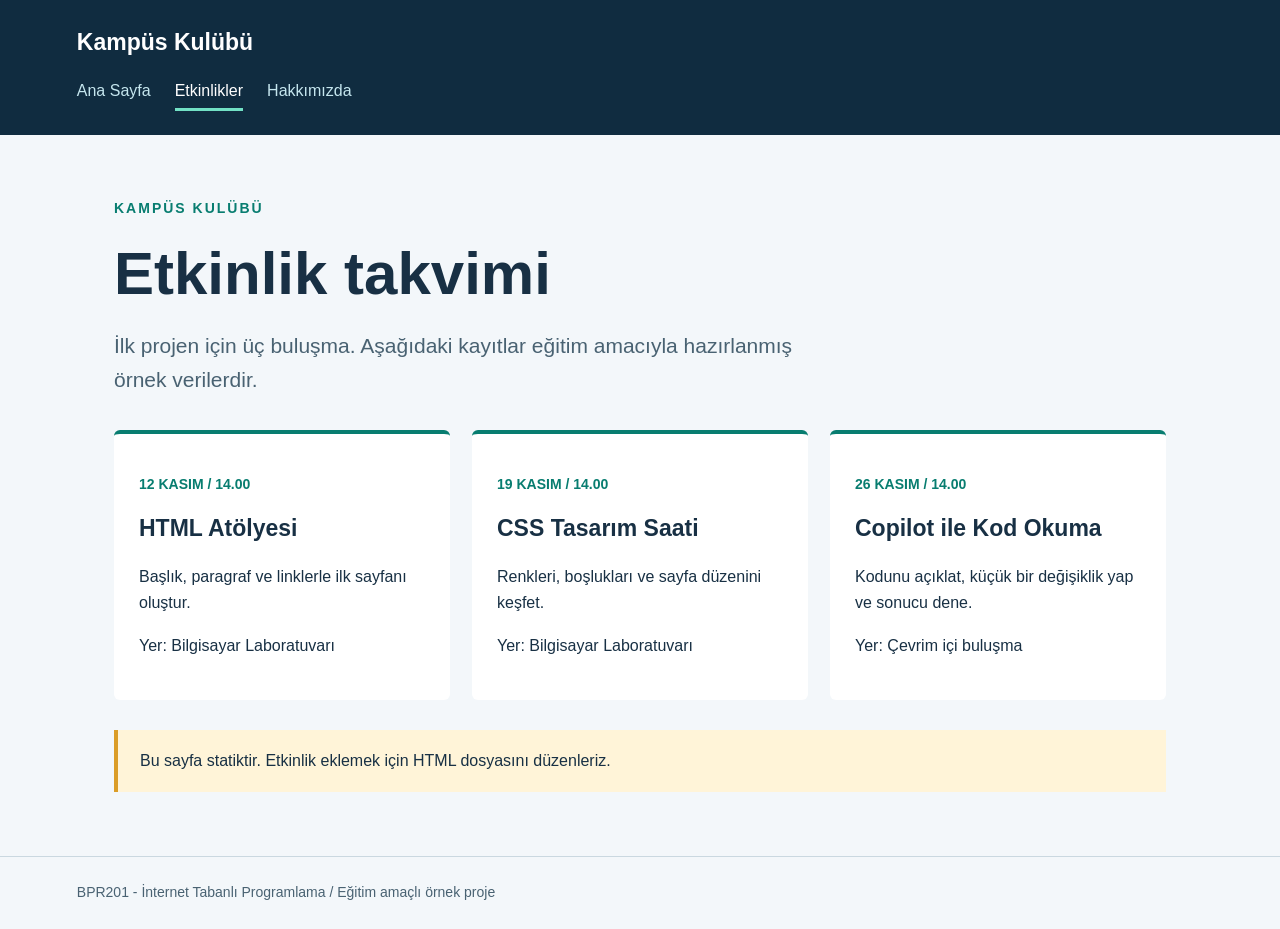
==== etkinlikler.html @ d20a30cc "Add files via upload" ====
<!doctype html>
<html lang="tr">
<head>
  <meta charset="UTF-8">
  <meta name="viewport" content="width=device-width, initial-scale=1.0">
  <title>Etkinlikler | Kampüs Kulübü</title>
  <link rel="stylesheet" href="style.css">
</head>
<body>
<header><div class="brand">Kampüs Kulübü</div><nav aria-label="Ana menü"><a href="index.html">Ana Sayfa</a>
<a href="etkinlikler.html" aria-current="page">Etkinlikler</a>
<a href="hakkimizda.html">Hakkımızda</a></nav></header>
<main><p class="eyebrow">KAMPÜS KULÜBÜ</p><h1>Etkinlik takvimi</h1>
<p class="intro">İlk projen için üç buluşma. Aşağıdaki kayıtlar eğitim amacıyla hazırlanmış örnek verilerdir.</p>
<section class="grid" aria-label="Örnek etkinlikler">
<article><p class="meta">12 KASIM / 14.00</p><h2>HTML Atölyesi</h2><p>Başlık, paragraf ve linklerle ilk sayfanı oluştur.</p><p>Yer: Bilgisayar Laboratuvarı</p></article>
<article><p class="meta">19 KASIM / 14.00</p><h2>CSS Tasarım Saati</h2><p>Renkleri, boşlukları ve sayfa düzenini keşfet.</p><p>Yer: Bilgisayar Laboratuvarı</p></article>
<article><p class="meta">26 KASIM / 14.00</p><h2>Copilot ile Kod Okuma</h2><p>Kodunu açıklat, küçük bir değişiklik yap ve sonucu dene.</p><p>Yer: Çevrim içi buluşma</p></article>
</section><p class="note">Bu sayfa statiktir. Etkinlik eklemek için HTML dosyasını düzenleriz.</p></main>
<footer>BPR201 - İnternet Tabanlı Programlama / Eğitim amaçlı örnek proje</footer>
</body>
</html>
---- style.css ----
/* Ortak görünüm: Üç HTML dosyası bu dosyayı kullanır. */
* { box-sizing: border-box; }
body { margin: 0; font-family: Arial, sans-serif; color: #183044; background: #f3f7fa; line-height: 1.65; }
header { background: #102c40; color: white; padding: 24px max(6vw, 20px); }
.brand { font-weight: bold; font-size: 23px; }
nav { display: flex; flex-wrap: wrap; gap: 24px; margin-top: 12px; }
nav a { color: #c5e6ee; text-decoration: none; padding: 4px 0; }
nav a[aria-current="page"] { color: white; border-bottom: 3px solid #72e1c5; }
a { color: #086767; }
a:focus-visible { outline: 3px solid #e1a82b; outline-offset: 5px; }
main { max-width: 1100px; margin: 0 auto; padding: 48px 24px; min-height: 65vh; }
.eyebrow { color: #087d70; font-weight: bold; letter-spacing: 2px; font-size: 14px; }
h1 { font-size: clamp(34px, 5vw, 60px); line-height: 1.12; max-width: 850px; margin: 20px 0; }
.intro { font-size: 21px; max-width: 730px; color: #496272; }
.button { display: inline-block; margin: 16px 0 32px; padding: 13px 24px; background: #087d70; color: white; border-radius: 6px; text-decoration: none; font-weight: bold; }
.grid { display: grid; grid-template-columns: repeat(3, 1fr); gap: 22px; margin-top: 32px; }
article { background: white; border-top: 4px solid #087d70; padding: 25px; border-radius: 6px; }
article h2 { margin: 10px 0; font-size: 23px; }
.meta { font-size: 14px; color: #087d70; font-weight: bold; }
.note { padding: 18px 22px; border-left: 4px solid #db9d27; background: #fff4d8; margin-top: 30px; }
footer { border-top: 1px solid #cad8e0; padding: 24px 6vw; color: #496272; font-size: 14px; }
@media (max-width: 700px) { .grid { grid-template-columns: 1fr; } main { padding-top: 28px; } }
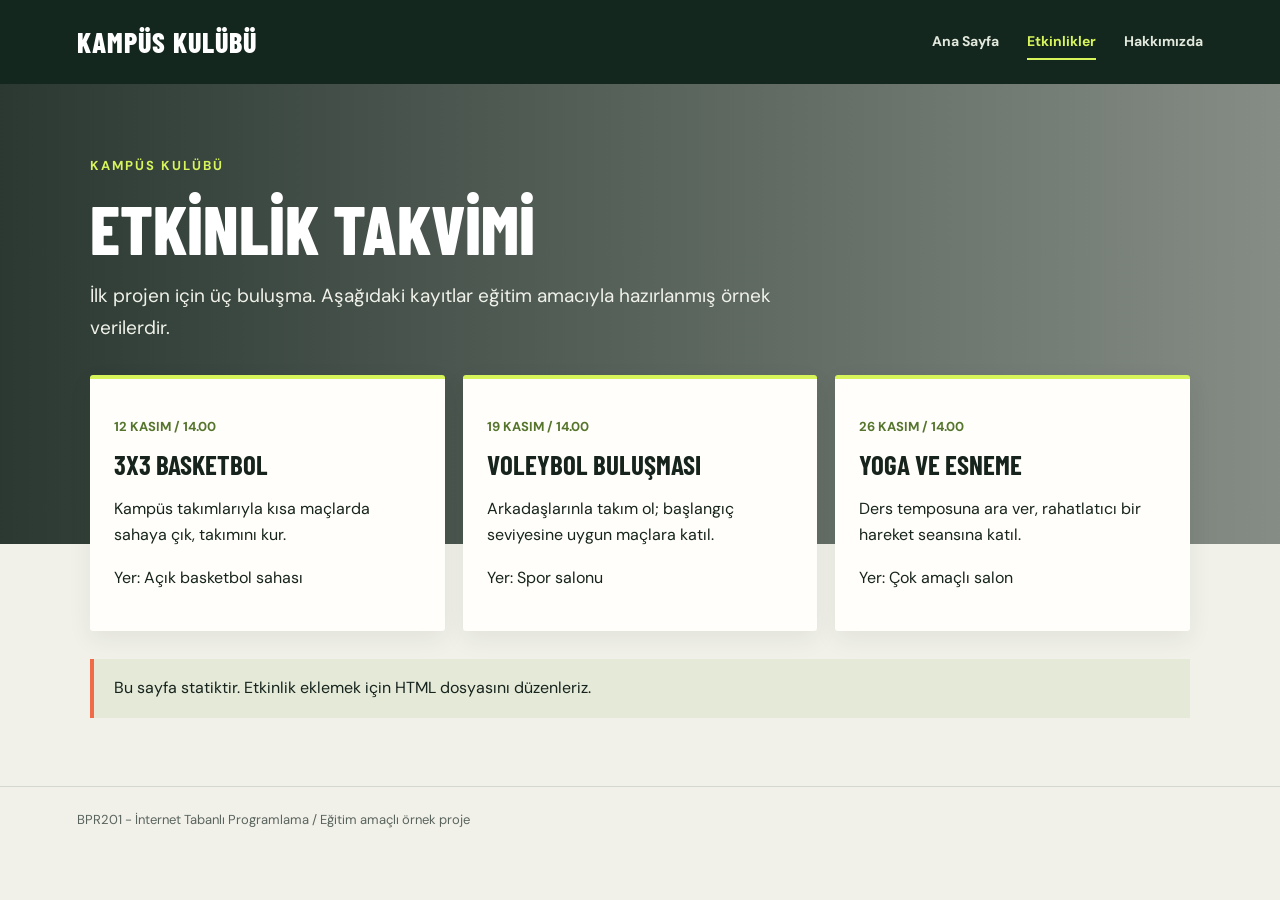
==== commit 46cd8a99: "Mevcut tasarım Spor Kampüs Projesi teması adı altında yeniden düzenlendi." ====
--- a/etkinlikler.html
+++ b/etkinlikler.html
@@ -13,9 +13,9 @@
 <main><p class="eyebrow">KAMPÜS KULÜBÜ</p><h1>Etkinlik takvimi</h1>
 <p class="intro">İlk projen için üç buluşma. Aşağıdaki kayıtlar eğitim amacıyla hazırlanmış örnek verilerdir.</p>
 <section class="grid" aria-label="Örnek etkinlikler">
-<article><p class="meta">12 KASIM / 14.00</p><h2>HTML Atölyesi</h2><p>Başlık, paragraf ve linklerle ilk sayfanı oluştur.</p><p>Yer: Bilgisayar Laboratuvarı</p></article>
-<article><p class="meta">19 KASIM / 14.00</p><h2>CSS Tasarım Saati</h2><p>Renkleri, boşlukları ve sayfa düzenini keşfet.</p><p>Yer: Bilgisayar Laboratuvarı</p></article>
-<article><p class="meta">26 KASIM / 14.00</p><h2>Copilot ile Kod Okuma</h2><p>Kodunu açıklat, küçük bir değişiklik yap ve sonucu dene.</p><p>Yer: Çevrim içi buluşma</p></article>
+<article><p class="meta">12 KASIM / 14.00</p><h2>3x3 Basketbol</h2><p>Kampüs takımlarıyla kısa maçlarda sahaya çık, takımını kur.</p><p>Yer: Açık basketbol sahası</p></article>
+<article><p class="meta">19 KASIM / 14.00</p><h2>Voleybol Buluşması</h2><p>Arkadaşlarınla takım ol; başlangıç seviyesine uygun maçlara katıl.</p><p>Yer: Spor salonu</p></article>
+<article><p class="meta">26 KASIM / 14.00</p><h2>Yoga ve Esneme</h2><p>Ders temposuna ara ver, rahatlatıcı bir hareket seansına katıl.</p><p>Yer: Çok amaçlı salon</p></article>
 </section><p class="note">Bu sayfa statiktir. Etkinlik eklemek için HTML dosyasını düzenleriz.</p></main>
 <footer>BPR201 - İnternet Tabanlı Programlama / Eğitim amaçlı örnek proje</footer>
 </body>
--- a/style.css
+++ b/style.css
@@ -1,22 +1,68 @@
 /* Ortak görünüm: Üç HTML dosyası bu dosyayı kullanır. */
+@import url('https://fonts.googleapis.com/css2?family=Barlow+Condensed:wght@600;700;800&family=DM+Sans:wght@400;500;600;700&display=swap');
+
+:root {
+	color-scheme: light;
+	--ink: #17241d;
+	--forest: #14271e;
+	--field: #d7f45b;
+	--coral: #f06b48;
+	--paper: #f1f1e9;
+	--muted: #59645d;
+}
+
 * { box-sizing: border-box; }
-body { margin: 0; font-family: Arial, sans-serif; color: #183044; background: #f3f7fa; line-height: 1.65; }
-header { background: #102c40; color: white; padding: 24px max(6vw, 20px); }
-.brand { font-weight: bold; font-size: 23px; }
-nav { display: flex; flex-wrap: wrap; gap: 24px; margin-top: 12px; }
-nav a { color: #c5e6ee; text-decoration: none; padding: 4px 0; }
-nav a[aria-current="page"] { color: white; border-bottom: 3px solid #72e1c5; }
-a { color: #086767; }
-a:focus-visible { outline: 3px solid #e1a82b; outline-offset: 5px; }
-main { max-width: 1100px; margin: 0 auto; padding: 48px 24px; min-height: 65vh; }
-.eyebrow { color: #087d70; font-weight: bold; letter-spacing: 2px; font-size: 14px; }
-h1 { font-size: clamp(34px, 5vw, 60px); line-height: 1.12; max-width: 850px; margin: 20px 0; }
-.intro { font-size: 21px; max-width: 730px; color: #496272; }
-.button { display: inline-block; margin: 16px 0 32px; padding: 13px 24px; background: #087d70; color: white; border-radius: 6px; text-decoration: none; font-weight: bold; }
-.grid { display: grid; grid-template-columns: repeat(3, 1fr); gap: 22px; margin-top: 32px; }
-article { background: white; border-top: 4px solid #087d70; padding: 25px; border-radius: 6px; }
-article h2 { margin: 10px 0; font-size: 23px; }
-.meta { font-size: 14px; color: #087d70; font-weight: bold; }
-.note { padding: 18px 22px; border-left: 4px solid #db9d27; background: #fff4d8; margin-top: 30px; }
-footer { border-top: 1px solid #cad8e0; padding: 24px 6vw; color: #496272; font-size: 14px; }
-@media (max-width: 700px) { .grid { grid-template-columns: 1fr; } main { padding-top: 28px; } }
+body { margin: 0; font-family: 'DM Sans', sans-serif; color: var(--ink); background: var(--paper); line-height: 1.65; }
+header { display: flex; align-items: center; justify-content: space-between; gap: 24px; background: var(--forest); color: white; padding: 19px max(6vw, 20px); }
+.brand { font-family: 'Barlow Condensed', sans-serif; font-weight: 800; font-size: 28px; letter-spacing: 1px; text-transform: uppercase; }
+nav { display: flex; flex-wrap: wrap; gap: 28px; }
+nav a { color: #e2e8dc; text-decoration: none; padding: 5px 0; font-size: 14px; font-weight: 700; }
+nav a[aria-current="page"] { color: var(--field); border-bottom: 2px solid var(--field); }
+a { color: #315a3b; }
+a:focus-visible { outline: 3px solid var(--coral); outline-offset: 5px; }
+main {
+	position: relative;
+	isolation: isolate;
+	min-height: 65vh;
+	padding: 58px max(6vw, calc((100vw - 1100px) / 2)) 52px;
+	background-color: var(--paper);
+}
+main::before {
+	position: absolute;
+	z-index: -1;
+	inset: 0 0 auto;
+	height: 460px;
+	background-image:
+		linear-gradient(90deg, rgba(15, 31, 24, .88), rgba(15, 31, 24, .48)),
+		linear-gradient(180deg, transparent 56%, var(--paper) 100%),
+		url('https://images.unsplash.com/photo-1519861531473-9200262188bf?auto=format&fit=crop&w=2000&q=85');
+	background-repeat: no-repeat;
+	background-position: center top;
+	background-size: 100% 100%, 100% 100%, cover;
+	content: '';
+}
+.eyebrow { color: var(--field); font-weight: 700; letter-spacing: 2px; font-size: 13px; }
+h1 { color: white; font-family: 'Barlow Condensed', sans-serif; font-size: 68px; font-weight: 800; line-height: .98; max-width: 850px; margin: 18px 0; text-transform: uppercase; }
+.intro { font-size: 19px; max-width: 730px; color: #f0f2e9; }
+.button { display: inline-block; margin: 16px 0 32px; padding: 12px 22px; background: var(--coral); color: #1d211a; border-radius: 3px; text-decoration: none; font-weight: 700; transition: background-color .18s ease, transform .18s ease; }
+.button:hover { background: var(--field); transform: translateY(-2px); }
+.grid { display: grid; grid-template-columns: repeat(3, 1fr); gap: 18px; margin-top: 32px; }
+article { background: #fffefa; border-top: 4px solid var(--field); padding: 24px; border-radius: 3px; box-shadow: 0 8px 24px rgba(23, 36, 29, .07); }
+article h2 { margin: 10px 0; font-family: 'Barlow Condensed', sans-serif; font-size: 27px; line-height: 1.1; text-transform: uppercase; }
+.meta { font-size: 13px; color: #55752d; font-weight: 700; }
+.note { padding: 16px 20px; border-left: 4px solid var(--coral); background: #e4e9d8; margin-top: 28px; }
+footer { border-top: 1px solid #d5d9cd; padding: 22px 6vw; color: var(--muted); font-size: 13px; }
+
+@media (max-width: 700px) {
+	header { align-items: flex-start; flex-direction: column; gap: 8px; }
+	nav { gap: 18px; }
+	main { padding: 36px 20px 40px; }
+	main::before { height: 430px; }
+	h1 { font-size: 52px; }
+	.intro { font-size: 17px; }
+	.grid { grid-template-columns: 1fr; gap: 14px; }
+}
+
+@media (prefers-reduced-motion: reduce) {
+	.button { transition: none; }
+}
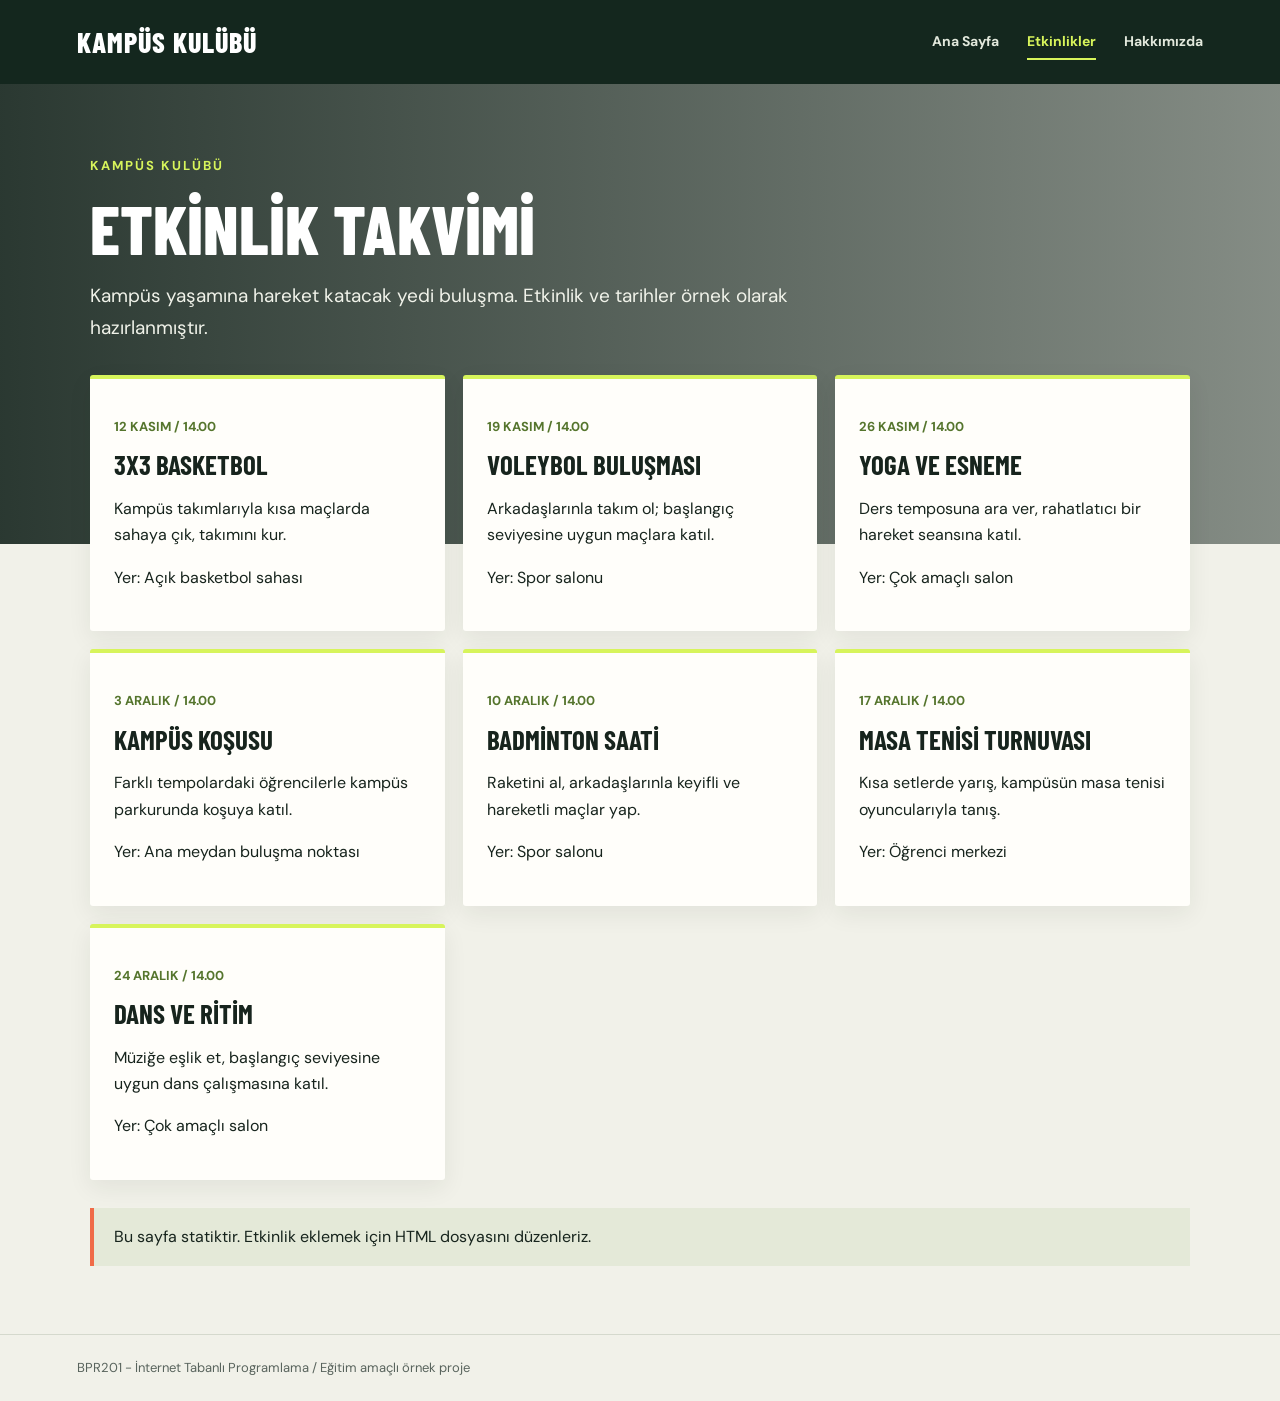
==== commit c73ff8f4: "Etkinlikler ksımındaki card sayısı arttırıldı ve projedeki card lara hover efekti eklendi." ====
--- a/etkinlikler.html
+++ b/etkinlikler.html
@@ -11,11 +11,15 @@
 <a href="etkinlikler.html" aria-current="page">Etkinlikler</a>
 <a href="hakkimizda.html">Hakkımızda</a></nav></header>
 <main><p class="eyebrow">KAMPÜS KULÜBÜ</p><h1>Etkinlik takvimi</h1>
-<p class="intro">İlk projen için üç buluşma. Aşağıdaki kayıtlar eğitim amacıyla hazırlanmış örnek verilerdir.</p>
+<p class="intro">Kampüs yaşamına hareket katacak yedi buluşma. Etkinlik ve tarihler örnek olarak hazırlanmıştır.</p>
 <section class="grid" aria-label="Örnek etkinlikler">
 <article><p class="meta">12 KASIM / 14.00</p><h2>3x3 Basketbol</h2><p>Kampüs takımlarıyla kısa maçlarda sahaya çık, takımını kur.</p><p>Yer: Açık basketbol sahası</p></article>
 <article><p class="meta">19 KASIM / 14.00</p><h2>Voleybol Buluşması</h2><p>Arkadaşlarınla takım ol; başlangıç seviyesine uygun maçlara katıl.</p><p>Yer: Spor salonu</p></article>
 <article><p class="meta">26 KASIM / 14.00</p><h2>Yoga ve Esneme</h2><p>Ders temposuna ara ver, rahatlatıcı bir hareket seansına katıl.</p><p>Yer: Çok amaçlı salon</p></article>
+<article><p class="meta">3 ARALIK / 14.00</p><h2>Kampüs Koşusu</h2><p>Farklı tempolardaki öğrencilerle kampüs parkurunda koşuya katıl.</p><p>Yer: Ana meydan buluşma noktası</p></article>
+<article><p class="meta">10 ARALIK / 14.00</p><h2>Badminton Saati</h2><p>Raketini al, arkadaşlarınla keyifli ve hareketli maçlar yap.</p><p>Yer: Spor salonu</p></article>
+<article><p class="meta">17 ARALIK / 14.00</p><h2>Masa Tenisi Turnuvası</h2><p>Kısa setlerde yarış, kampüsün masa tenisi oyuncularıyla tanış.</p><p>Yer: Öğrenci merkezi</p></article>
+<article><p class="meta">24 ARALIK / 14.00</p><h2>Dans ve Ritim</h2><p>Müziğe eşlik et, başlangıç seviyesine uygun dans çalışmasına katıl.</p><p>Yer: Çok amaçlı salon</p></article>
 </section><p class="note">Bu sayfa statiktir. Etkinlik eklemek için HTML dosyasını düzenleriz.</p></main>
 <footer>BPR201 - İnternet Tabanlı Programlama / Eğitim amaçlı örnek proje</footer>
 </body>
--- a/style.css
+++ b/style.css
@@ -47,7 +47,8 @@
 .button { display: inline-block; margin: 16px 0 32px; padding: 12px 22px; background: var(--coral); color: #1d211a; border-radius: 3px; text-decoration: none; font-weight: 700; transition: background-color .18s ease, transform .18s ease; }
 .button:hover { background: var(--field); transform: translateY(-2px); }
 .grid { display: grid; grid-template-columns: repeat(3, 1fr); gap: 18px; margin-top: 32px; }
-article { background: #fffefa; border-top: 4px solid var(--field); padding: 24px; border-radius: 3px; box-shadow: 0 8px 24px rgba(23, 36, 29, .07); }
+article { background: #fffefa; border-top: 4px solid var(--field); padding: 24px; border-radius: 3px; box-shadow: 0 8px 24px rgba(23, 36, 29, .07); transition: transform .2s ease, box-shadow .2s ease, border-color .2s ease; }
+article:hover { transform: translateY(-5px); border-top-color: var(--coral); box-shadow: 0 14px 30px rgba(23, 36, 29, .15); }
 article h2 { margin: 10px 0; font-family: 'Barlow Condensed', sans-serif; font-size: 27px; line-height: 1.1; text-transform: uppercase; }
 .meta { font-size: 13px; color: #55752d; font-weight: 700; }
 .note { padding: 16px 20px; border-left: 4px solid var(--coral); background: #e4e9d8; margin-top: 28px; }
@@ -64,5 +65,5 @@
 }
 
 @media (prefers-reduced-motion: reduce) {
-	.button { transition: none; }
+	.button, article { transition: none; }
 }
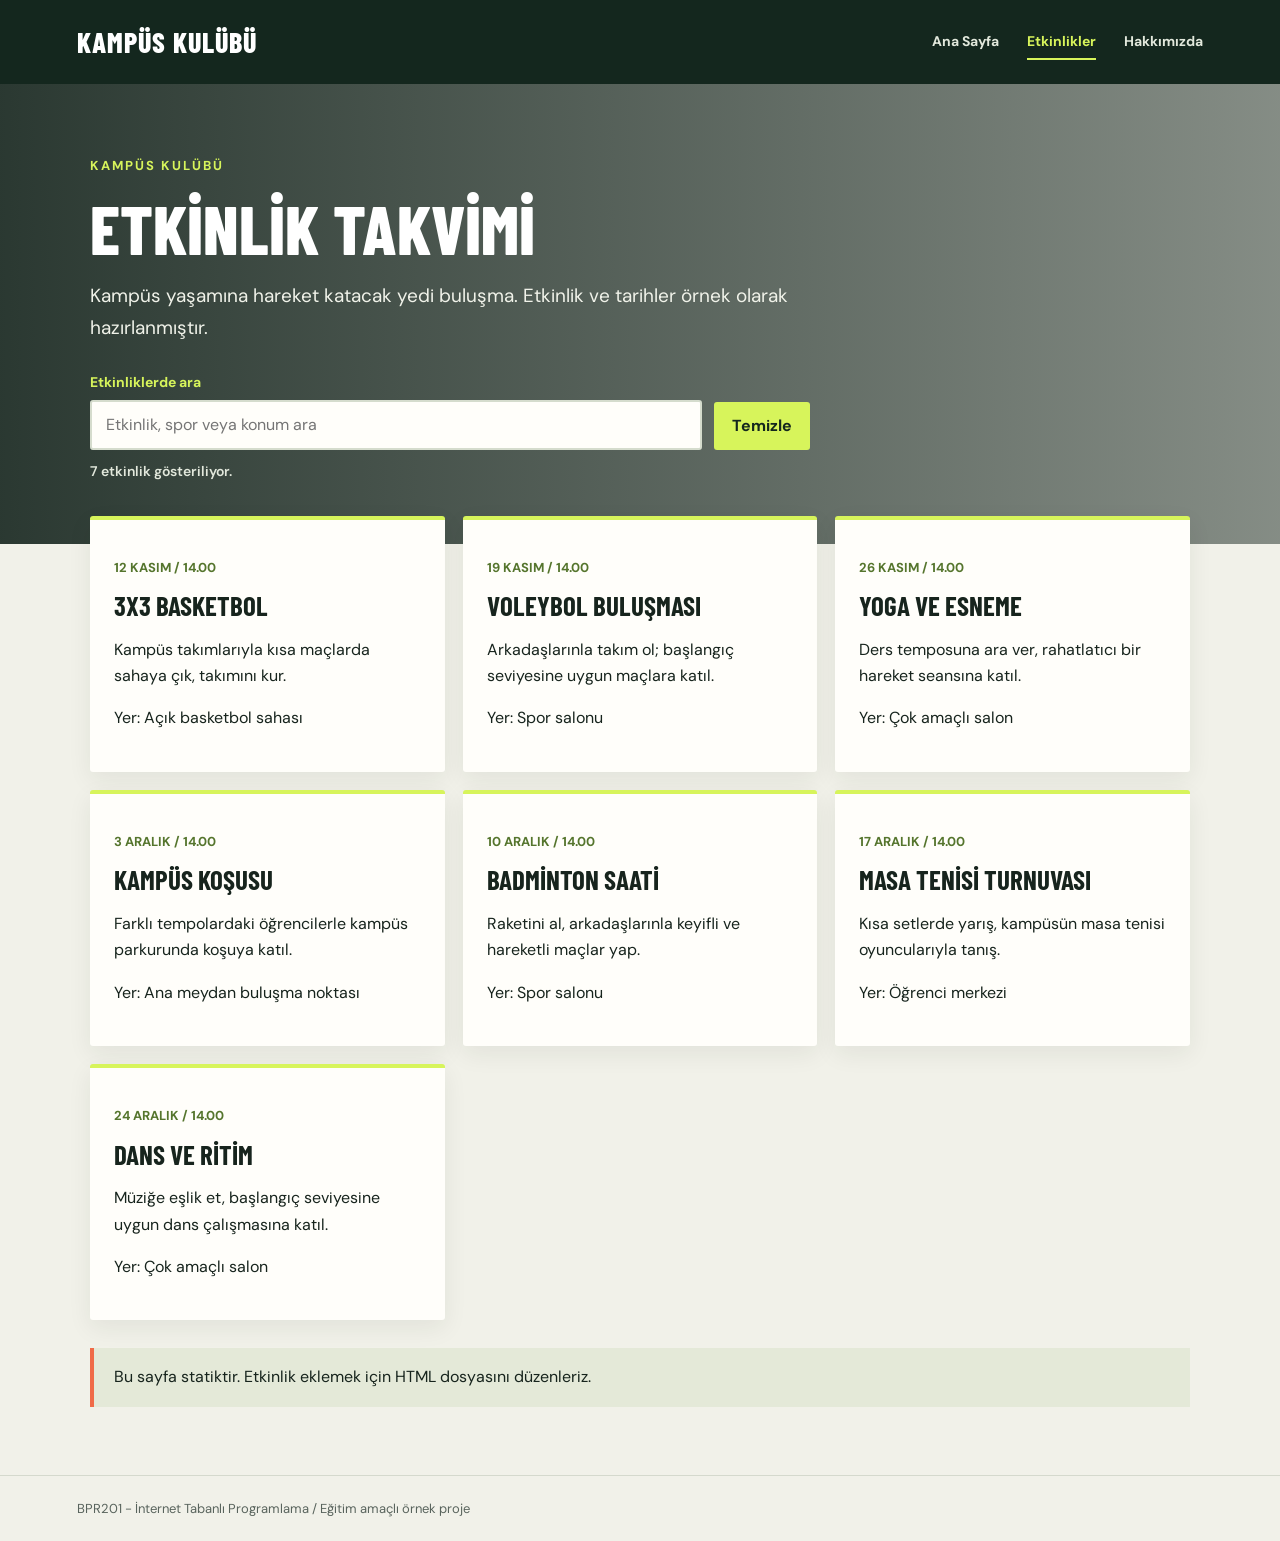
==== commit e31fde00: "Etkinlik kısmına arama çubuğu ekledim." ====
--- a/etkinlikler.html
+++ b/etkinlikler.html
@@ -5,6 +5,7 @@
   <meta name="viewport" content="width=device-width, initial-scale=1.0">
   <title>Etkinlikler | Kampüs Kulübü</title>
   <link rel="stylesheet" href="style.css">
+  <script src="script.js" defer></script>
 </head>
 <body>
 <header><div class="brand">Kampüs Kulübü</div><nav aria-label="Ana menü"><a href="index.html">Ana Sayfa</a>
@@ -12,7 +13,16 @@
 <a href="hakkimizda.html">Hakkımızda</a></nav></header>
 <main><p class="eyebrow">KAMPÜS KULÜBÜ</p><h1>Etkinlik takvimi</h1>
 <p class="intro">Kampüs yaşamına hareket katacak yedi buluşma. Etkinlik ve tarihler örnek olarak hazırlanmıştır.</p>
-<section class="grid" aria-label="Örnek etkinlikler">
+<form class="event-search" id="event-search-form" role="search">
+  <div class="search-control">
+    <label for="event-search">Etkinliklerde ara</label>
+    <input id="event-search" type="search" placeholder="Etkinlik, spor veya konum ara" autocomplete="off" aria-controls="event-list">
+  </div>
+  <button class="search-clear" id="clear-search" type="button">Temizle</button>
+</form>
+<p class="search-count" id="event-count" role="status" aria-live="polite" aria-atomic="true">7 etkinlik gösteriliyor.</p>
+<p class="search-empty" id="event-empty" hidden>Aramanızla eşleşen etkinlik bulunamadı. Farklı bir etkinlik adı veya spor dalı deneyin.</p>
+<section class="grid" id="event-list" aria-label="Örnek etkinlikler">
 <article><p class="meta">12 KASIM / 14.00</p><h2>3x3 Basketbol</h2><p>Kampüs takımlarıyla kısa maçlarda sahaya çık, takımını kur.</p><p>Yer: Açık basketbol sahası</p></article>
 <article><p class="meta">19 KASIM / 14.00</p><h2>Voleybol Buluşması</h2><p>Arkadaşlarınla takım ol; başlangıç seviyesine uygun maçlara katıl.</p><p>Yer: Spor salonu</p></article>
 <article><p class="meta">26 KASIM / 14.00</p><h2>Yoga ve Esneme</h2><p>Ders temposuna ara ver, rahatlatıcı bir hareket seansına katıl.</p><p>Yer: Çok amaçlı salon</p></article>
--- a/style.css
+++ b/style.css
@@ -47,10 +47,21 @@
 .button { display: inline-block; margin: 16px 0 32px; padding: 12px 22px; background: var(--coral); color: #1d211a; border-radius: 3px; text-decoration: none; font-weight: 700; transition: background-color .18s ease, transform .18s ease; }
 .button:hover { background: var(--field); transform: translateY(-2px); }
 .grid { display: grid; grid-template-columns: repeat(3, 1fr); gap: 18px; margin-top: 32px; }
+.grid[hidden] { display: none; }
 article { background: #fffefa; border-top: 4px solid var(--field); padding: 24px; border-radius: 3px; box-shadow: 0 8px 24px rgba(23, 36, 29, .07); transition: transform .2s ease, box-shadow .2s ease, border-color .2s ease; }
 article:hover { transform: translateY(-5px); border-top-color: var(--coral); box-shadow: 0 14px 30px rgba(23, 36, 29, .15); }
 article h2 { margin: 10px 0; font-family: 'Barlow Condensed', sans-serif; font-size: 27px; line-height: 1.1; text-transform: uppercase; }
 .meta { font-size: 13px; color: #55752d; font-weight: 700; }
+.event-search { display: grid; grid-template-columns: minmax(0, 1fr) auto; align-items: end; gap: 12px; max-width: 720px; margin-top: 28px; }
+.search-control { min-width: 0; }
+.search-control label { display: block; margin-bottom: 6px; color: var(--field); font-size: 14px; font-weight: 700; }
+.search-control input { display: block; width: 100%; min-width: 0; min-height: 48px; padding: 10px 14px; border: 2px solid #d5dccd; border-radius: 3px; background: #fffefa; color: var(--ink); font: inherit; }
+.search-control input:focus-visible { outline: 3px solid var(--coral); outline-offset: 2px; }
+.search-clear { min-height: 48px; padding: 10px 18px; border: 0; border-radius: 3px; background: var(--field); color: var(--forest); font: inherit; font-weight: 700; cursor: pointer; transition: background-color .18s ease; }
+.search-clear:hover { background: var(--coral); }
+.search-clear:focus-visible { outline: 3px solid var(--coral); outline-offset: 3px; }
+.search-count { margin: 10px 0 0; color: #e2e8dc; font-size: 14px; font-weight: 600; }
+.search-empty { margin: 28px 0 0; padding: 16px 20px; border-left: 4px solid var(--coral); border-radius: 2px; background: #fffefa; color: var(--ink); }
 .note { padding: 16px 20px; border-left: 4px solid var(--coral); background: #e4e9d8; margin-top: 28px; }
 footer { border-top: 1px solid #d5d9cd; padding: 22px 6vw; color: var(--muted); font-size: 13px; }
 
@@ -65,5 +76,5 @@
 }
 
 @media (prefers-reduced-motion: reduce) {
-	.button, article { transition: none; }
+	.button, article, .search-clear { transition: none; }
 }
